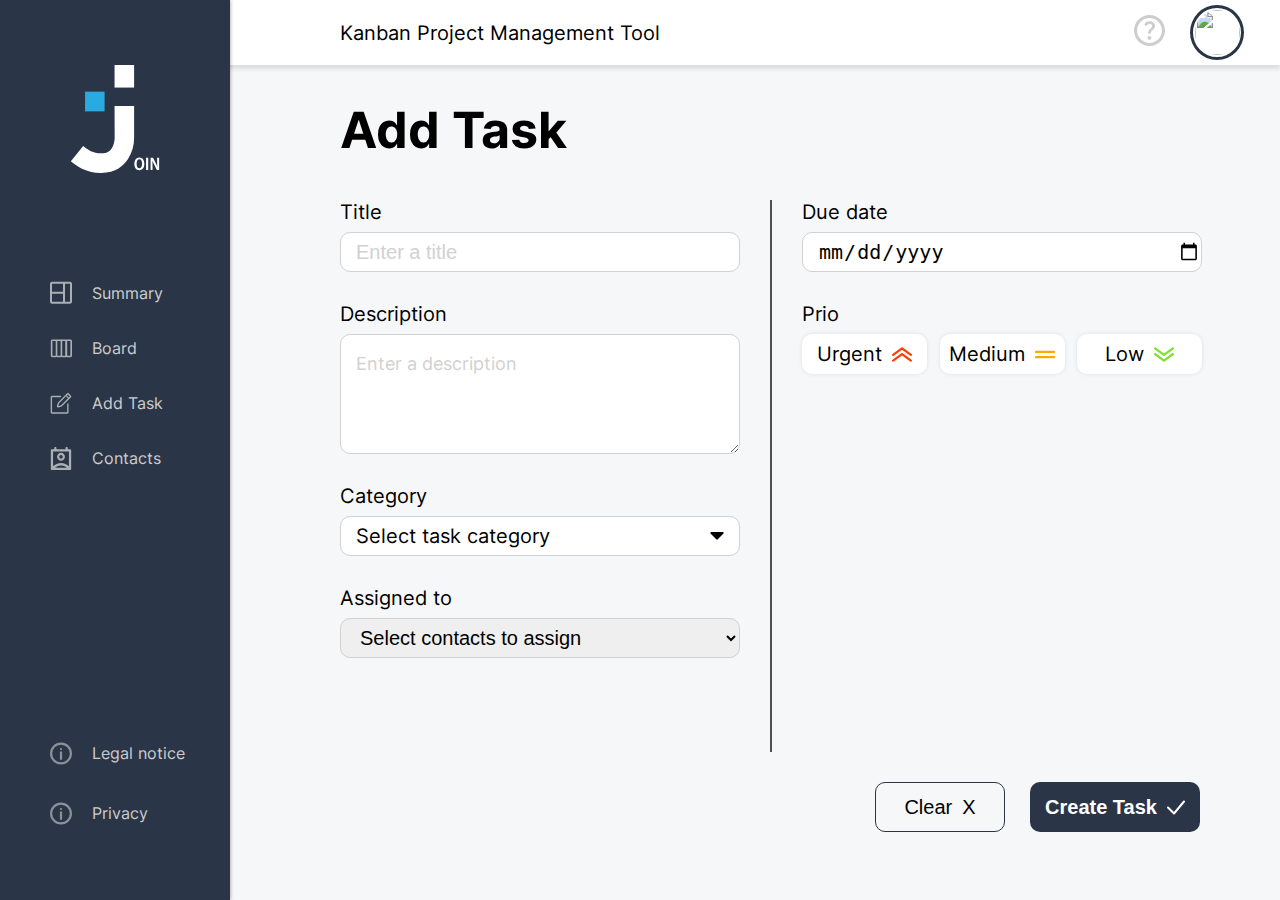
==== add-task.html @ 5dd22dcc "update" ====
<!DOCTYPE html>
<html lang="en">

<head>
    <meta charset="UTF-8">
    <meta http-equiv="X-UA-Compatible" content="IE=edge">
    <meta name="viewport" content="width=device-width, initial-scale=1.0">
    <title>Add Task</title>

    <link rel="shortcut icon" href="assets/img/join-logo.svg" type="image/x-icon">

    <link rel="stylesheet" href="assets/css/add-task.css">
    <link rel="stylesheet" href="assets/css/add-task-responsive.css">


    <script src="assets/js/navigation.js"></script>
    <script src="assets/js/script.js"></script>
    <script src="assets/js/index.js"></script>
    <script src="assets/js/board.js"></script>
    <script src="assets/js/addTask.js"></script>
    <script src="assets/js/header.js"></script>
    <script src="assets/js/mini_backend.js"></script>
    <script>setURL('https://marcus-haas.developerakademie.net/smallest_backend_ever');</script>

</head>

<body onload="initAddTask()">


    <div class="overflow-addtask">
        <div w3-include-html="assets/templates/header.html"></div>

        <div w3-include-html="assets/templates/navigation.html"></div>

        <div class="add-task-main">

            <div class="kanban-add-task">Kanban Project Management Tool</div>

            <span class="add-task-headline">Add Task</span>

            <div class="helper">
                <div class="add-task-leftside">
                    <div class="add-task-titlebox">
                        <span class="add-task-text">Title</span>
                        <input class="add-task-input-style" id="title" type="text" placeholder="Enter a title">
                        <span class="add-task-warning-text d-none" id="required-title">This field is required</span>
                    </div>
                    <div class="add-task-titlebox">
                        <span class="add-task-text">Description</span>
                        <textarea class="add-task-textarea" name="" id="description" cols="30" rows="10"
                            placeholder="Enter a description"></textarea>
                        <span class="add-task-warning-text d-none" id="required-description">This field is
                            required</span>
                    </div>
                    <div class="add-task-titlebox">
                        <span class="add-task-text">Category</span>
                        <div class="helpme">
                            <div class="add-task-category" id="category" onclick="openCategoryOptions()">
                                <div class="add-task-category-details">
                                    <div class="selected-category-div">
                                        <span id="selected-category">Select task category</span>
                                        <div class="add-task-category-color-before" id="selected-category-color"></div>
                                    </div>
                                    <img src="assets/img/select-arrow.png">
                                </div>
                            </div>
                            <span class="add-task-warning-text d-none" id="required-category">Please select a category</span>
                            <div class="category-input-div d-none" id="category-input">
                                <input class="category-inputfield" placeholder="New category name"
                                    id="category-inputfield">
                                <div class="category-input-rightside">
                                    <img class="category-input-image" src="assets/img/category-x.png"
                                        onclick="closeNewCategory()">
                                    <div class="category-input-vector"></div>
                                    <img class="category-input-image" src="assets/img/category-check.png" onclick="saveNewCategory()">
                                </div>
                            </div>
                            <div class="category-colors-div d-none" id="new-colors-option">
                                <div class="category-colors first-color" id="selection-circle-0"
                                    onclick="setNewCategoryColor(0, 'first-color')"></div>
                                <div class="category-colors second-color" id="selection-circle-1"
                                    onclick="setNewCategoryColor(1, 'second-color')"></div>
                                <div class="category-colors third-color" id="selection-circle-2"
                                    onclick="setNewCategoryColor(2, 'third-color')"></div>
                                <div class="category-colors fourth-color" id="selection-circle-3"
                                    onclick="setNewCategoryColor(3, 'fourth-color')"></div>
                                <div class="category-colors fifth-color" id="selection-circle-4"
                                    onclick="setNewCategoryColor(4, 'fifth-color')"></div>
                                <div class="category-colors sixth-color" id="selection-circle-5"
                                    onclick="setNewCategoryColor(5, 'sixth-color')"></div>
                            </div>
                            <div class="add-task-category-options d-none" id="category-options">

                            </div>
                        </div>
                    </div>
                    <div class="add-task-titlebox">
                        <span class="add-task-text">Assigned to</span>
                        <select class="add-task-input-style" name="" id="assign">
                            <option selected disabled hidden>Select contacts to assign</option>
                            <option>Marcus Haas</option>
                            <option>Anke Fries</option>
                            <option>Edna der Hund</option>
                            <option id="option"></option>
                        </select>
                    </div>
                </div>

                <div class="add-task-vector"></div>

                <div class="add-task-rightside">
                    <div class="add-task-titlebox">
                        <span class="add-task-text">Due date</span>
                        <input class="add-task-input-style" id="date" type="date">
                        <span class="add-task-warning-text d-none" id="required-date">This field is required</span>
                    </div>
                    <div class="add-task-titlebox">
                        <span class="add-task-text">Prio</span>
                        <div class="add-task-prio-main">
                            <div class="add-task-priobox" id="prio-urgent" onclick="choosePrioUrgent()">
                                <span>Urgent</span>
                                <img class="add-task-priobox-image" id="urgent-img" src="assets/img/urgent.svg">
                            </div>
                            <div class="add-task-priobox" id="prio-medium" onclick="choosePrioMedium()">
                                <span>Medium</span>
                                <img class="add-task-priobox-image" id="medium-img" src="assets/img/medium.svg">
                            </div>
                            <div class="add-task-priobox" id="prio-low" onclick="choosePrioLow()">
                                <span>Low</span>
                                <img class="add-task-priobox-image" id="low-img" src="assets/img/low.svg">
                            </div>
                        </div>
                        <span class="add-task-warning-text d-none" id="required-prio">Please select prio</span>
                    </div>
                </div>
            </div>

            <div class="add-task-btns">
                <button class="add-task-clear-btn">Clear
                    <span>X</span>
                </button>
                <button class="add-task-create-btn" onclick="createTask()">Create Task
                    <img src="assets/img/overlay-add-check.svg">
                </button>
            </div>


            <!-------------------------Responsive version--------------------------------------------------->


            <div class="addtask-main-rs">
                <div class="add-task-titlebox">
                    <span class="add-task-text">Title</span>
                    <input class="add-task-input-style" id="title-rs" type="text" placeholder="Enter a title">
                    <span class="add-task-warning-text d-none" id="required-title-rs">This field is required</span>
                </div>
                <div class="add-task-titlebox">
                    <span class="add-task-text">Description</span>
                    <textarea class="add-task-textarea" name="" id="description-rs" cols="30" rows="10"
                        placeholder="Enter a description"></textarea>
                    <span class="add-task-warning-text d-none" id="required-description-rs">This field is
                        required</span>
                </div>
                <div class="add-task-titlebox">
                    <span class="add-task-text">Prio</span>
                    <div class="add-task-prio-main">
                        <div class="add-task-priobox" id="prio-urgent-rs" onclick="choosePrioUrgentResponsive()">
                            <span>Urgent</span>
                            <img class="add-task-priobox-image" id="urgent-img-rs" src="assets/img/urgent.svg">
                        </div>
                        <div class="add-task-priobox" id="prio-medium-rs" onclick="choosePrioMediumResponsive()">
                            <span>Medium</span>
                            <img class="add-task-priobox-image" id="medium-img-rs" src="assets/img/medium.svg">
                        </div>
                        <div class="add-task-priobox" id="prio-low-rs" onclick="choosePrioLowResponsive()">
                            <span>Low</span>
                            <img class="add-task-priobox-image" id="low-img-rs" src="assets/img/low.svg">
                        </div>
                    </div>
                    <span class="add-task-warning-text d-none" id="required-prio-rs">Please select prio</span>
                </div>
                <div class="add-task-titlebox">
                    <span class="add-task-text">Due date</span>
                    <input class="add-task-input-style" id="date-rs" type="date">
                    <span class="add-task-warning-text d-none" id="required-date-rs">This field is required</span>
                </div>
                <div class="add-task-titlebox">
                    <span class="add-task-text">Category</span>
                    <select class="add-task-input-style" name="" id="category-rs">
                        <option selected disabled hidden>Select task category</option>
                        <option>Sales</option>
                        <option>Backoffice</option>
                        <option>Marketing</option>
                        <option>Design</option>
                        <option>Media</option>
                    </select>
                </div>
                <div class="add-task-titlebox">
                    <span class="add-task-text">Assigned to</span>
                    <select class="add-task-input-style" name="" id="assign-rs">
                        <option selected disabled hidden>Select contacts to assign</option>
                        <option>Marcus Haas</option>
                        <option>Anke Fries</option>
                        <option>Edna der Hund</option>
                        <option id="option-rs"></option>
                    </select>
                </div>
            </div>

        </div>

        <button class="add-task-create-btn create-rs" onclick="createTaskResponsive()">Create
            <img src="assets/img/overlay-add-check.svg">
        </button>

        <div class="task-added-message" id="task-added-message">Task added to board
            <img src="assets/img/board.svg">
        </div>

    </div>
</body>

</html>
---- assets/css/add-task.css ----
body {
    background: #F6F7F8;
}

.overflow-addtask {
    height: 100vh;
    width: 100vw;
    position: absolute;
    top: 0;
    overflow: hidden;
    z-index: -1;
}

.add-task-main {
    position: absolute;
    top: 0;
    box-sizing: border-box;
    height: 100vh;
    width: 100vw;
    padding-top: 100px;
    padding-left: 340px;
    z-index: -1;
}

.add-task-headline {
    font-size: 50px;
    font-weight: 700;
}

.helper {
    display: flex;
    gap: 30px;
    margin-top: 40px;
}

.add-task-leftside {
    display: flex;
    flex-direction: column;
    gap: 30px;
    height: 500px;
    width: 400px;
}

.add-task-titlebox {
    display: flex;
    flex-direction: column;
    gap: 8px;
}

.add-task-input-style {
    outline: none;
    border: 1px solid #D1D1D1;
    border-radius: 10px;
    height: 40px;
    font-size: 20px;
    padding-left: 15px;
    box-sizing: border-box;
}

::placeholder {
    color: #D1D1D1;
}

.add-task-text {
    font-size: 20px;
}

.add-task-warning-text {
    color: red;
    font-size: 12px;
}

.add-task-textarea {
    outline: none;
    height: 120px;
    box-sizing: border-box;
    padding: 18px 15px;
    font-size: 18px;
    border: 1px solid #D1D1D1;
    border-radius: 10px;
    font-family: 'Inter';
}

.add-task-category {
    border: 1px solid #D1D1D1;
    border-radius: 10px;
    height: 40px;
    font-size: 20px;
    padding: 0px 15px;
    box-sizing: border-box;
    background-color: white;
    display: flex;
    align-items: center;
}

.add-task-category:hover {
    cursor: pointer;
}

.add-task-category-details {
    width: 100%;
    display: flex;
    align-items: center;
    justify-content: space-between;
}

.selected-category-div {
    display: flex;
    align-items: center;
    gap: 10px;
}

.category-input-div {
    border: 1px solid #D1D1D1;
    border-radius: 10px;
    height: 40px;
    font-size: 20px;
    background-color: white;
    display: flex;
    align-items: center;
    padding: 0px 15px;
    box-sizing: border-box;
}

.category-inputfield {
    outline: none;
    border: none;
    border-radius: 10px;
    height: 38px;
    font-size: 20px;
    width: 100%;
    padding: 0;
}

.category-input-rightside {
    display: flex;
    align-items: center;
    gap: 10px;
}

.category-input-vector {
    height: 25px;
    border: 1px solid #D1D1D1;
}

.category-input-image {
    height: 10px;
}

.category-input-image:hover {
    cursor: pointer;
}

.add-task-category-options {
    height: 140px;
    font-size: 20px;
    background-color: white;
    border: 1px solid #D1D1D1;
    border-top: none;
    border-bottom-left-radius: 10px;
    border-bottom-right-radius: 10px;
    overflow: scroll;
}

.add-task-category-options::-webkit-scrollbar {
    display: none;
}

.add-task-category-options-details {
    height: 40px;
    box-sizing: border-box;
    padding: 0px 15px;
    display: flex;
    align-items: center;
    gap: 10px;
}

.add-task-category-options-details:hover {
    cursor: pointer;
    background-color: #D1D1D1;
}

.add-task-category-color-before {
    height: 15px;
    width: 15px;
    background-color: white;
    border-radius: 100%;
    border: 2px solid white;
}

.add-task-category-color {
    height: 15px;
    width: 15px;
    background-color: #FC71FF;
    border-radius: 100%;
    border: 2px solid white;
}

.category-colors-div {
    height: 40px;
    display: flex;
    align-items: center;
    gap: 30px;
}

.category-colors {
    height: 15px;
    width: 15px;
    border-radius: 100%;
    border: 3px solid White;
}

.category-colors:hover {

    cursor: pointer;
    box-shadow: 0px 0px 4px rgba(0, 0, 0, 0.9);
}

.first-color {
    background: #08a0f3 !important;
}

.second-color {
    background: #f30606 !important;
}

.third-color {
    background: #9405d6 !important;
}

.fourth-color {
    background: #23b310 !important;
}

.fifth-color {
    background: #12827e !important;
}

.sixth-color {
    background: #938706 !important;
}

.dark-border-circle {
    box-shadow: 0px 0px 4px rgba(0, 0, 0, 0.9);
}

.add-task-vector {
    border: 1px solid #515050;
    height: 550px;
    width: 0px;
}

.add-task-rightside {
    display: flex;
    flex-direction: column;
    width: 400px;
    height: 360px;
    gap: 30px;
}

.add-task-prio-main {
    display: flex;
    justify-content: space-between;
}

.add-task-priobox {
    height: 40px;
    width: 125px;
    border-radius: 10px;
    background: white;
    box-shadow: 0px 0px 4px rgba(0, 0, 0, 0.1);
    display: flex;
    align-items: center;
    justify-content: center;
    gap: 10px;
    font-size: 20px;
}

.add-task-priobox:hover {
    box-shadow: 0px 4px 4px rgba(0, 0, 0, 0.25);
    cursor: pointer;
}

.add-task-priobox-image {
    width: 20px;
}

.add-task-btns {
    display: flex;
    justify-content: flex-end;
    gap: 25px;
    margin-top: 30px;
    width: 860px;
}

.add-task-clear-btn {
    height: 50px;
    width: 130px;
    border: 1px solid #2A3647;
    border-radius: 10px;
    background: none;
    font-size: 20px;
    display: flex;
    justify-content: center;
    align-items: center;
    gap: 10px
}

.add-task-clear-btn:hover {
    cursor: pointer;
    border: 2px solid #29ABE2;
    color: #29ABE2;
    box-shadow: 0px 4px 4px rgba(0, 0, 0, 0.25);
}

.add-task-create-btn {
    height: 50px;
    width: 170px;
    border: none;
    border-radius: 10px;
    background: #2A3647;
    color: white;
    font-size: 20px;
    font-weight: 700;
    display: flex;
    justify-content: center;
    align-items: center;
    gap: 10px;
}

.add-task-create-btn:hover {
    background: #29ABE2;
    box-shadow: 0px 4px 4px rgba(0, 0, 0, 0.25);
    cursor: pointer;
}

.d-none {
    display: none;
}

.task-added-message {
    display: flex;
    align-items: center;
    position: absolute;
    justify-content: center;
    gap: 10px;
    left: 700px;
    bottom: 100px;
    height: 60px;
    width: 240px;
    border: none;
    border-radius: 10px;
    background: #2A3647;
    color: white;
    font-weight: 500;
    font-size: 18px;
    transform: translateY(100vh);
    transition: all 225ms ease-in-out;
    z-index: 1;
}

.show-task-added-message {
    transform: translateY(0);
}

.close-floating-task {
    width: 100%;
    display: flex;
    justify-content: flex-end;
    font-size: 25px;
    cursor: pointer;
    position: relative;
    top: -40px;
    right: -40px;
}

.sales {
    background: #FC71FF !important;
}

.marketing {
    background: #0038FF !important;
}

.backoffice {
    background: #1FD7C1 !important;
}

.design {
    background: #FF7A00 !important;
}

.media {
    background: #FFC701 !important;
}

.default {
    background: white;
}

.kanban-add-task {
    display: none;
}
---- assets/css/add-task-responsive.css ----
.addtask-main-rs {
    display: none;
}

.create-rs {
    width: 120px !important;
    height: 55px !important;
    position: absolute;
    top: 5px;
    right: 5px;
    display: none;
}

@media(max-width: 1200px) {
    .add-task-main {
        padding-left: 300px;
    }

    .add-task-headline {
        font-size: 41px;
    }

    .helper {
        gap: 20px;
    }

    .add-task-leftside {
        width: 300px;
    }

    .add-task-rightside {
        width: 300px;
        gap: 44px;
    }

    .add-task-priobox {
        width: 95px;
        font-size: 17px;
        gap: 8px;
    }

    .add-task-btns {
        width: 645px;
        gap: 10px;
    }

    .task-added-message {
        left: 560px;
    }

    .add-task-vector {
        height: 520px;
    }
}

@media(max-width: 950px) {
    .add-task-main {
        padding-left: 270px;
    }

    .add-task-headline {
        font-size: 35px;
    }

    .helper {
        gap: 10px;
    }

    .add-task-leftside {
        width: 250px;
    }

    .add-task-rightside {
        width: 250px;
    }

    .add-task-priobox {
        width: 80px;
        gap: 5px;
        font-size: 15px;
    }

    .add-task-priobox-image {
        width: 15px;
    }

    .add-task-input-style {
        font-size: 17px;
    }

    .add-task-btns {
        width: 530px;
        margin-top: -66px !important;
    }

    .add-task-clear-btn {
        width: 100px;
    }

    .add-task-create-btn {
        width: 152px;
    }

    .task-added-message {
        left: 420px;
    }

    .selected-category-div {
        font-size: 17px;
    }

    .category-inputfield {
        font-size: 17px;
    }

    .category-colors-div {
        gap: 20px;
    }
}

@media(max-width: 800px) {
    .add-task-main {
        padding-left: 0;
        display: flex;
        flex-direction: column;
        align-items: center;
    }

    .add-task-headline {
        width: 522px;
        margin-top: 10px;
    }

    .helper {
        margin-top: 20px;
    }

    .add-task-vector {
        height: 520px;
    }

    .task-added-message {
        left: 280px;
    }

    .kanban-add-task {
        display: flex;
        width: 522px;
    }
}


@media(max-width: 700px) {
    .task-added-message {
        left: 28%;
        bottom: 40%;
    }

    .add-task-main {
        padding-left: 20px;
        padding-right: 20px;
        overflow: auto;
        height: calc(100vh - 85px);
    }

    .add-task-main::-webkit-scrollbar {
        display: none;
    }

    .kanban-add-task {
        width: 100%;
    }

    .add-task-headline {
        width: 100%;
    }

    .helper {
        display: none;
    }

    .add-task-btns {
        display: none;
    }

    .addtask-main-rs {
        display: flex;
        flex-direction: column;
        width: 100%;
        gap: 5px;
        margin-top: 10px;
    }

    .add-task-priobox {
        width: 150px;
        font-size: 15px;
    }

    .add-task-text {
        font-size: 16px;
    }

    .add-task-input-style {
        font-size: 16px;
    }

    .create-rs {
        display: flex;
    }
}

@media(max-width: 500px) {
    .add-task-priobox {
        width: 100px;
    }

    .task-added-message {
        left: 24%;
    }
}

@media(max-width: 450px) {
    .task-added-message {
        font-size: 16px;
        left: 23%;
    }
}

@media(max-width: 400px) {
    .task-added-message {
        left: 20%;
    }
}

@media(max-width: 350px) {
    .add-task-priobox {
        width: 78px;
    }

    .task-added-message {
        left: 13%;
    }
}

@media(max-width: 400px) {
    .task-added-message {
        left: 7%;
    }
}

@media(max-height:800px) {
    .add-task-leftside {
        height: 450px;
        justify-content: unset;
        gap: 20px;
    }

    .add-task-vector {
        height: 435px !important;
    }

    .add-task-btns {
        margin-top: 0;
    }

    .add-task-rightside {
        gap: 20px;
    }
}
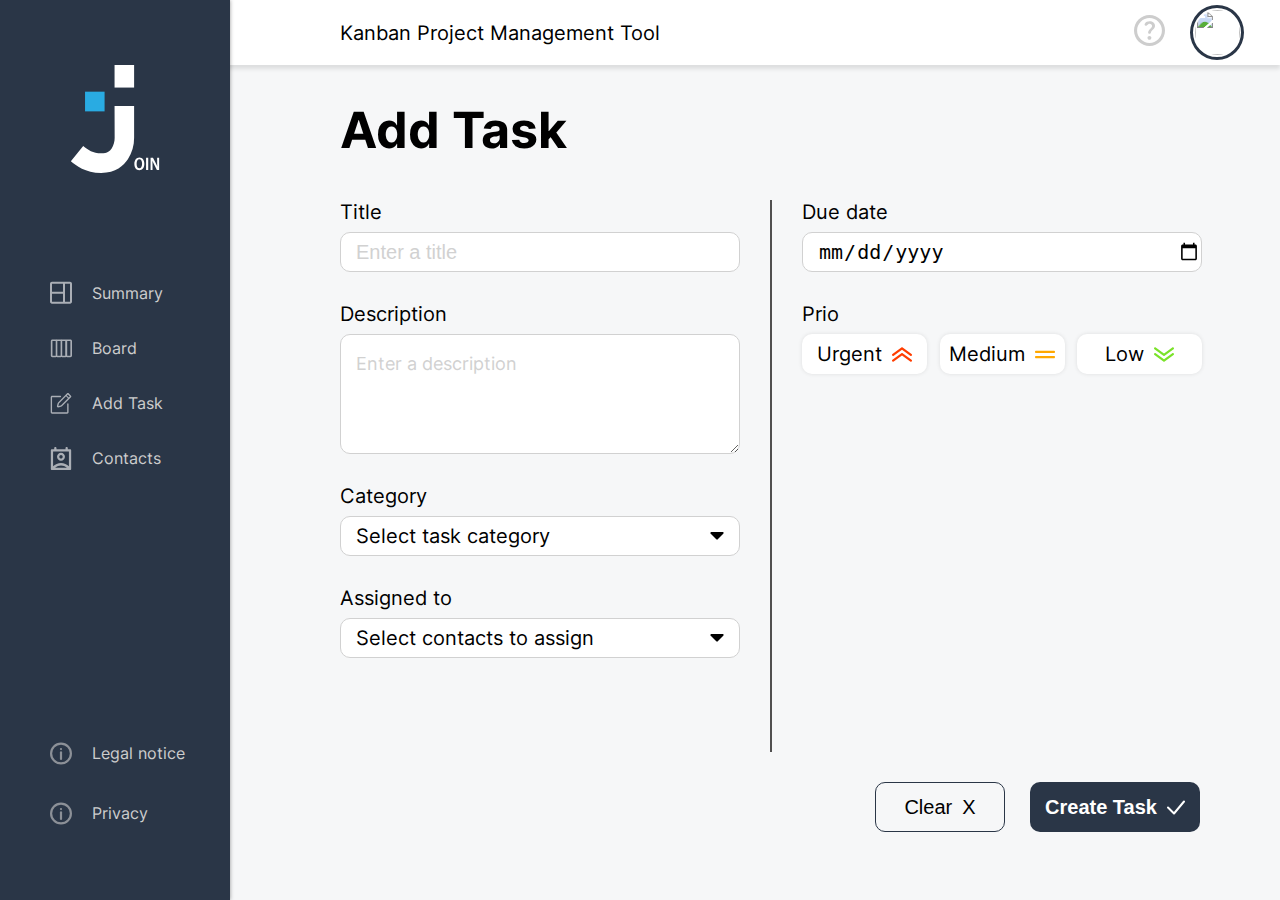
==== commit d041ff86: "update assign and category" ====
--- a/add-task.html
+++ b/add-task.html
@@ -18,6 +18,7 @@
     <script src="assets/js/index.js"></script>
     <script src="assets/js/board.js"></script>
     <script src="assets/js/addTask.js"></script>
+    <script src="assets/js/addTask-responsive.js"></script>
     <script src="assets/js/header.js"></script>
     <script src="assets/js/mini_backend.js"></script>
     <script>setURL('https://marcus-haas.developerakademie.net/smallest_backend_ever');</script>
@@ -54,9 +55,9 @@
                     </div>
                     <div class="add-task-titlebox">
                         <span class="add-task-text">Category</span>
-                        <div class="helpme">
-                            <div class="add-task-category" id="category" onclick="openCategoryOptions()">
-                                <div class="add-task-category-details">
+                        <div>
+                            <div class="add-task-category-assign" id="category" onclick="openCategoryOptions()">
+                                <div class="add-task-category-assign-details">
                                     <div class="selected-category-div">
                                         <span id="selected-category">Select task category</span>
                                         <div class="add-task-category-color-before" id="selected-category-color"></div>
@@ -64,15 +65,17 @@
                                     <img src="assets/img/select-arrow.png">
                                 </div>
                             </div>
-                            <span class="add-task-warning-text d-none" id="required-category">Please select a category</span>
-                            <div class="category-input-div d-none" id="category-input">
-                                <input class="category-inputfield" placeholder="New category name"
+                            <span class="add-task-warning-text d-none" id="required-category">Please select a
+                                category</span>
+                            <div class="category-assign-input-div d-none" id="category-input">
+                                <input class="category-assign-inputfield" placeholder="New category name"
                                     id="category-inputfield">
-                                <div class="category-input-rightside">
-                                    <img class="category-input-image" src="assets/img/category-x.png"
+                                <div class="category-assign-input-rightside">
+                                    <img class="category-assign-input-image" src="assets/img/category-x.png"
                                         onclick="closeNewCategory()">
-                                    <div class="category-input-vector"></div>
-                                    <img class="category-input-image" src="assets/img/category-check.png" onclick="saveNewCategory()">
+                                    <div class="category-assign-input-vector"></div>
+                                    <img class="category-assign-input-image" src="assets/img/category-check.png"
+                                        onclick="saveNewCategory()">
                                 </div>
                             </div>
                             <div class="category-colors-div d-none" id="new-colors-option">
@@ -89,20 +92,35 @@
                                 <div class="category-colors sixth-color" id="selection-circle-5"
                                     onclick="setNewCategoryColor(5, 'sixth-color')"></div>
                             </div>
-                            <div class="add-task-category-options d-none" id="category-options">
+                            <div class="add-task-category-assign-options d-none" id="category-options">
 
                             </div>
                         </div>
                     </div>
                     <div class="add-task-titlebox">
                         <span class="add-task-text">Assigned to</span>
-                        <select class="add-task-input-style" name="" id="assign">
-                            <option selected disabled hidden>Select contacts to assign</option>
-                            <option>Marcus Haas</option>
-                            <option>Anke Fries</option>
-                            <option>Edna der Hund</option>
-                            <option id="option"></option>
-                        </select>
+                        <div>
+                            <div class="add-task-category-assign" id="assign">
+                                <div class="add-task-category-assign-details" id="assign-onclick" onclick="openAssignOptions()">
+                                    <span class="selected-assign" id="selected-assign">Select contacts to assign</span>
+                                    <img src="assets/img/select-arrow.png">
+                                </div>
+                            </div>
+                            <span class="add-task-warning-text d-none" id="required-assign">Please select a
+                                contact</span>
+                            <div class="category-assign-input-div d-none" id="assign-input">
+                                <input class="category-assign-inputfield" placeholder="New contact name"
+                                    id="assign-inputfield">
+                                <div class="category-assign-input-rightside">
+                                    <img class="category-assign-input-image" src="assets/img/category-x.png"
+                                        onclick="closeNewAssign()">
+                                    <div class="category-assign-input-vector"></div>
+                                    <img class="category-assign-input-image" src="assets/img/category-check.png"
+                                        onclick="saveNewAssign()">
+                                </div>
+                            </div>
+                            <div class="add-task-category-assign-options d-none" id="assign-options"></div>
+                        </div>
                     </div>
                 </div>
 
@@ -186,24 +204,74 @@
                 </div>
                 <div class="add-task-titlebox">
                     <span class="add-task-text">Category</span>
-                    <select class="add-task-input-style" name="" id="category-rs">
-                        <option selected disabled hidden>Select task category</option>
-                        <option>Sales</option>
-                        <option>Backoffice</option>
-                        <option>Marketing</option>
-                        <option>Design</option>
-                        <option>Media</option>
-                    </select>
+
+                    <div>
+                        <div class="add-task-category-assign" id="category-rs"
+                            onclick="openCategoryOptionsResponsive()">
+                            <div class="add-task-category-assign-details">
+                                <div class="selected-category-div">
+                                    <span id="selected-category-rs">Select task category</span>
+                                    <div class="add-task-category-color-before" id="selected-category-color-rs"></div>
+                                </div>
+                                <img src="assets/img/select-arrow.png">
+                            </div>
+                        </div>
+                        <span class="add-task-warning-text d-none" id="required-category-rs">Please select a
+                            category</span>
+                        <div class="category-assign-input-div d-none" id="category-input-rs">
+                            <input class="category-assign-inputfield" placeholder="New category name"
+                                id="category-inputfield-rs">
+                            <div class="category-assign-input-rightside">
+                                <img class="category-assign-input-image" src="assets/img/category-x.png"
+                                    onclick="closeNewCategoryResponsive()">
+                                <div class="category-assign-input-vector"></div>
+                                <img class="category-assign-input-image" src="assets/img/category-check.png"
+                                    onclick="saveNewCategoryResponsive()">
+                            </div>
+                        </div>
+                        <div class="category-colors-div d-none" id="new-colors-option-rs">
+                            <div class="category-colors first-color" id="selection-circle-rs-0"
+                                onclick="setNewCategoryColorResponsive(0, 'first-color')"></div>
+                            <div class="category-colors second-color" id="selection-circle-rs-1"
+                                onclick="setNewCategoryColorResponsive(1, 'second-color')"></div>
+                            <div class="category-colors third-color" id="selection-circle-rs-2"
+                                onclick="setNewCategoryColorResponsive(2, 'third-color')"></div>
+                            <div class="category-colors fourth-color" id="selection-circle-rs-3"
+                                onclick="setNewCategoryColorResponsive(3, 'fourth-color')"></div>
+                            <div class="category-colors fifth-color" id="selection-circle-rs-4"
+                                onclick="setNewCategoryColorResponsive(4, 'fifth-color')"></div>
+                            <div class="category-colors sixth-color" id="selection-circle-rs-5"
+                                onclick="setNewCategoryColorResponsive(5, 'sixth-color')"></div>
+                        </div>
+                        <div class="add-task-category-assign-options d-none" id="category-options-rs">
+                        </div>
+                    </div>
+
                 </div>
                 <div class="add-task-titlebox">
                     <span class="add-task-text">Assigned to</span>
-                    <select class="add-task-input-style" name="" id="assign-rs">
-                        <option selected disabled hidden>Select contacts to assign</option>
-                        <option>Marcus Haas</option>
-                        <option>Anke Fries</option>
-                        <option>Edna der Hund</option>
-                        <option id="option-rs"></option>
-                    </select>
+                    <div>
+                        <div class="add-task-category-assign" id="assign-rs">
+                            <div class="add-task-category-assign-details" id="assign-onclick-rs" onclick="openAssignOptionsResponsive()">
+                                <span class="selected-assign" id="selected-assign-rs">Select contacts to assign</span>
+                                <img src="assets/img/select-arrow.png">
+                            </div>
+                        </div>
+                        <span class="add-task-warning-text d-none" id="required-assign-rs">Please select a
+                            contact</span>
+                        <div class="category-assign-input-div d-none" id="assign-input-rs">
+                            <input class="category-assign-inputfield" placeholder="New contact name"
+                                id="assign-inputfield-rs">
+                            <div class="category-assign-input-rightside">
+                                <img class="category-assign-input-image" src="assets/img/category-x.png"
+                                    onclick="closeNewAssignResponsive()">
+                                <div class="category-assign-input-vector"></div>
+                                <img class="category-assign-input-image" src="assets/img/category-check.png"
+                                    onclick="saveNewAssignResponsive()">
+                            </div>
+                        </div>
+                        <div class="add-task-category-assign-options d-none" id="assign-options-rs"></div>
+                    </div>
                 </div>
             </div>
 
--- a/assets/css/add-task.css
+++ b/assets/css/add-task.css
@@ -81,7 +81,7 @@
     font-family: 'Inter';
 }
 
-.add-task-category {
+.add-task-category-assign {
     border: 1px solid #D1D1D1;
     border-radius: 10px;
     height: 40px;
@@ -93,11 +93,11 @@
     align-items: center;
 }
 
-.add-task-category:hover {
-    cursor: pointer;
-}
-
-.add-task-category-details {
+.add-task-category-assign:hover {
+    cursor: pointer;
+}
+
+.add-task-category-assign-details {
     width: 100%;
     display: flex;
     align-items: center;
@@ -110,7 +110,7 @@
     gap: 10px;
 }
 
-.category-input-div {
+.category-assign-input-div {
     border: 1px solid #D1D1D1;
     border-radius: 10px;
     height: 40px;
@@ -122,7 +122,7 @@
     box-sizing: border-box;
 }
 
-.category-inputfield {
+.category-assign-inputfield {
     outline: none;
     border: none;
     border-radius: 10px;
@@ -132,26 +132,26 @@
     padding: 0;
 }
 
-.category-input-rightside {
-    display: flex;
-    align-items: center;
-    gap: 10px;
-}
-
-.category-input-vector {
+.category-assign-input-rightside {
+    display: flex;
+    align-items: center;
+    gap: 10px;
+}
+
+.category-assign-input-vector {
     height: 25px;
     border: 1px solid #D1D1D1;
 }
 
-.category-input-image {
+.category-assign-input-image {
     height: 10px;
 }
 
-.category-input-image:hover {
-    cursor: pointer;
-}
-
-.add-task-category-options {
+.category-assign-input-image:hover {
+    cursor: pointer;
+}
+
+.add-task-category-assign-options {
     height: 140px;
     font-size: 20px;
     background-color: white;
@@ -162,11 +162,11 @@
     overflow: scroll;
 }
 
-.add-task-category-options::-webkit-scrollbar {
+.add-task-category-assign-options::-webkit-scrollbar {
     display: none;
 }
 
-.add-task-category-options-details {
+.add-task-category-assign-options-details {
     height: 40px;
     box-sizing: border-box;
     padding: 0px 15px;
@@ -175,7 +175,7 @@
     gap: 10px;
 }
 
-.add-task-category-options-details:hover {
+.add-task-category-assign-options-details:hover {
     cursor: pointer;
     background-color: #D1D1D1;
 }
@@ -211,7 +211,6 @@
 }
 
 .category-colors:hover {
-
     cursor: pointer;
     box-shadow: 0px 0px 4px rgba(0, 0, 0, 0.9);
 }
@@ -360,7 +359,7 @@
 }
 
 .show-task-added-message {
-    transform: translateY(0);
+    transform: translateY(0) !important;
 }
 
 .close-floating-task {
--- a/assets/css/add-task-responsive.css
+++ b/assets/css/add-task-responsive.css
@@ -109,7 +109,11 @@
         font-size: 17px;
     }
 
-    .category-inputfield {
+    .category-assign-inputfield {
+        font-size: 17px;
+    }
+
+    .selected-assign {
         font-size: 17px;
     }
 
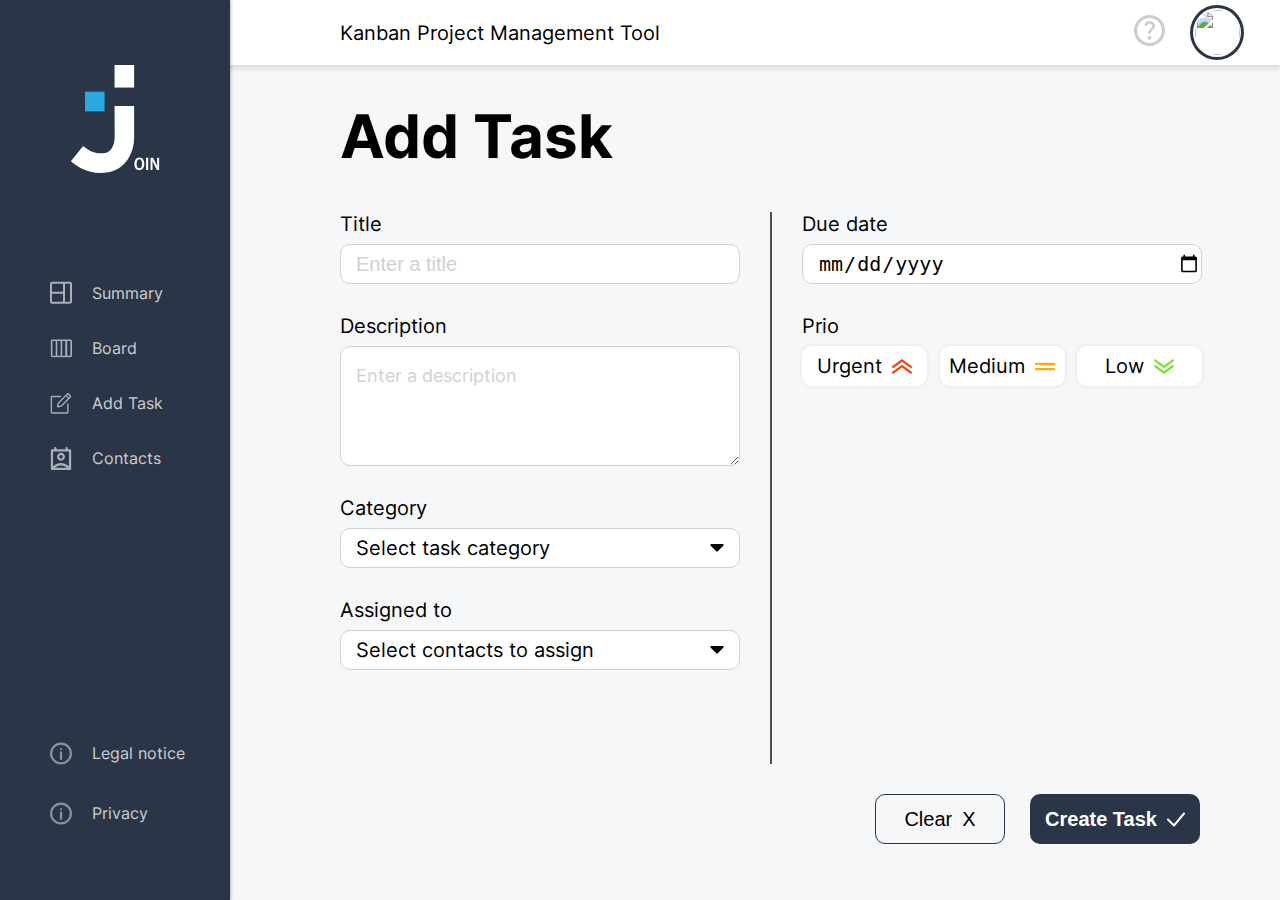
==== commit 812607b6: "update multiple assign" ====
--- a/add-task.html
+++ b/add-task.html
@@ -11,6 +11,7 @@
 
     <link rel="stylesheet" href="assets/css/add-task.css">
     <link rel="stylesheet" href="assets/css/add-task-responsive.css">
+    <link rel="stylesheet" href="assets/css/contacts.css">
 
 
     <script src="assets/js/navigation.js"></script>
@@ -20,6 +21,7 @@
     <script src="assets/js/addTask.js"></script>
     <script src="assets/js/addTask-responsive.js"></script>
     <script src="assets/js/header.js"></script>
+    <script src="assets/js/contacts.js"></script>
     <script src="assets/js/mini_backend.js"></script>
     <script>setURL('https://marcus-haas.developerakademie.net/smallest_backend_ever');</script>
 
@@ -120,6 +122,7 @@
                                 </div>
                             </div>
                             <div class="add-task-category-assign-options d-none" id="assign-options"></div>
+                            <div class="assign-circle-div" id="assign-circle"></div>
                         </div>
                     </div>
                 </div>
@@ -129,7 +132,7 @@
                 <div class="add-task-rightside">
                     <div class="add-task-titlebox">
                         <span class="add-task-text">Due date</span>
-                        <input class="add-task-input-style" id="date" type="date">
+                        <input class="add-task-input-style" id="date" type="date" onclick="disablePastDates()">
                         <span class="add-task-warning-text d-none" id="required-date">This field is required</span>
                     </div>
                     <div class="add-task-titlebox">
@@ -199,7 +202,7 @@
                 </div>
                 <div class="add-task-titlebox">
                     <span class="add-task-text">Due date</span>
-                    <input class="add-task-input-style" id="date-rs" type="date">
+                    <input class="add-task-input-style" id="date-rs" type="date" onclick="disablePastDatesResponsive()">
                     <span class="add-task-warning-text d-none" id="required-date-rs">This field is required</span>
                 </div>
                 <div class="add-task-titlebox">
--- a/assets/css/add-task.css
+++ b/assets/css/add-task.css
@@ -23,7 +23,7 @@
 }
 
 .add-task-headline {
-    font-size: 50px;
+    font-size: 60px;
     font-weight: 700;
 }
 
@@ -363,14 +363,11 @@
 }
 
 .close-floating-task {
-    width: 100%;
+    width: 105%;
     display: flex;
     justify-content: flex-end;
     font-size: 25px;
     cursor: pointer;
-    position: relative;
-    top: -40px;
-    right: -40px;
 }
 
 .sales {
@@ -399,4 +396,29 @@
 
 .kanban-add-task {
     display: none;
+}
+
+input::-webkit-calendar-picker-indicator {
+    cursor: pointer;
+}
+
+.assign-circle-div {
+    margin: 10px;
+    display: flex;
+    gap: 5px;
+}
+
+.assign-circle {
+    width: 40px;
+    height: 40px;
+    background: #59595b;
+    border-radius: 100%;
+    color: white;
+    display: flex;
+    align-items: center;
+    justify-content: center;
+}
+
+.assign-circle:hover {
+    cursor: pointer;
 }--- a/assets/css/contacts.css
+++ b/assets/css/contacts.css
@@ -0,0 +1,325 @@
+body {
+    background: #F6F7F8;
+}
+
+.overflow-contacts {
+    height: 100vh;
+    width: 100vw;
+    position: absolute;
+    top: 0;
+    overflow: hidden;
+    z-index: -1;
+}
+
+.dark-body {
+    background: rgba(0, 0, 0, 0.3);
+    height: 100vh;
+    width: 100vw;
+    position: absolute;
+    top: 0;
+    z-index: 1;
+}
+
+.contactbook-main {
+    width: 400px;
+    background: white;
+    box-shadow: 4px 0px 6px rgba(0, 0, 0, 0.08);
+    height: calc(100vh - 65px);
+    position: absolute;
+    left: 230px;
+    z-index: -1;
+    padding-right: 30px;
+    padding-left: 30px;
+    padding-top: 30px;
+    box-sizing: border-box;
+    overflow: auto;
+}
+
+.contactbook-main::-webkit-scrollbar {
+    display: none;
+}
+
+.contactbook-frame {
+    height: 75px;
+    border-radius: 10px;
+    display: flex;
+    align-items: center;
+    box-sizing: border-box;
+    padding: 10px 10px;
+    gap: 20px;
+}
+
+.contactbook-frame:hover {
+    cursor: pointer;
+    background: linear-gradient(#F9F9F9 0%, #F0F0F0 100%);
+}
+
+.contactbook-circle {
+    width: 40px;
+    height: 40px;
+    background: black;
+    border: 3px solid white;
+    border-radius: 100%;
+    box-shadow: 0px 0px 4px rgba(0, 0, 0, 0.1);
+    display: flex;
+    justify-content: center;
+    align-items: center;
+}
+
+.circle-color-0 {
+    background: orange !important;
+}
+
+.circle-color-1 {
+    background: #00a1ff !important;
+}
+
+.circle-color-2 {
+    background: #a900ff !important;
+}
+
+.circle-color-3 {
+    background: #ff000c !important;
+}
+
+.circle-color-4 {
+    background: #4da33e !important;
+}
+
+.circle-color-5 {
+    background: #3ea39e !important;
+}
+
+.circle-color-6 {
+    background: darkgoldenrod !important;
+}
+
+.circle-color-7 {
+    background: darksalmon !important;
+}
+
+.circle-color-8 {
+    background: limegreen !important;
+}
+
+.circle-color-9 {
+    background: deeppink !important;
+}
+
+.contactbook-circle-initials {
+    font-size: 13px;
+    color: white;
+}
+
+.contactbook-details {
+    display: flex;
+    flex-direction: column;
+}
+
+.contactbook-name {
+    font-size: 20px;
+}
+
+.contactbook-email {
+    color: #007CEE;
+}
+
+.contacts-headline-box {
+    position: absolute;
+    top: 100px;
+    left: 700px;
+    display: flex;
+    align-items: center;
+    gap: 30px;
+}
+
+.contacts-headline {
+    font-size: 60px;
+    font-weight: 700;
+}
+
+.contacts-vector {
+    border: 2px solid #29ABE2;
+    height: 60px;
+}
+
+.contacts-text {
+    font-size: 25px;
+    color: #2A3647;
+}
+
+.new-contact-btn {
+    height: 50px;
+    width: 190px;
+    position: absolute;
+    bottom: 100px;
+    right: 5%;
+    display: flex;
+    justify-content: space-evenly;
+    align-items: center;
+    border: none;
+    background: #2A3647;
+    border-radius: 10px;
+    color: white;
+    font-size: 20px;
+    font-weight: 700;
+}
+
+.new-contact-btn:hover {
+    background: #29ABE2;
+    cursor: pointer;
+    box-shadow: 0px 4px 4px rgba(0, 0, 0, 0.25);
+}
+
+.floating-contact-box {
+    display: flex;
+    flex-direction: column;
+    justify-content: space-between;
+    height: 400px;
+    width: 450px;
+    position: absolute;
+    top: 230px;
+    left: 700px;
+}
+
+.floating-contact {
+    display: flex;
+    align-items: center;
+    gap: 50px;
+}
+
+.floating-circle {
+    width: 110px;
+    height: 110px;
+    background: orange;
+    border: 3px solid white;
+    border-radius: 100%;
+    box-shadow: 0px 0px 4px rgba(0, 0, 0, 0.1);
+    display: flex;
+    justify-content: center;
+    align-items: center;
+}
+
+.floating-circle-initials {
+    color: white;
+    font-size: 40px;
+    font-weight: 500;
+}
+
+.floating-contact-details {
+    display: flex;
+    flex-direction: column;
+    gap: 10px;
+}
+
+.floating-contact-name {
+    font-size: 40px;
+    font-weight: 500;
+}
+
+.floating-contact-task {
+    color: #29ABE2;
+}
+
+.floating-contact-task:hover {
+    font-weight: 700;
+    cursor: pointer;
+}
+
+.contact-information-frame {
+    display: flex;
+    align-items: center;
+    gap: 50px;
+}
+
+.contact-information-text {
+    font-size: 20px;
+}
+
+.contact-information-edit {
+    display: flex;
+    align-items: flex-end;
+    gap: 5px;
+}
+
+.contact-information-edit:hover {
+    cursor: pointer;
+    color: #29ABE2;
+    text-decoration: underline;
+}
+
+.contact-information-details {
+    display: flex;
+    flex-direction: column;
+    gap: 20px;
+}
+
+.contact-information-email {
+    color: #007CEE;
+    text-decoration: none;
+}
+
+.delete-contact {
+    height: 40px;
+    width: 40px;
+    background-image: url('../img/delete.png');
+    background-repeat: no-repeat;
+}
+
+.delete-contact:hover {
+    cursor: pointer;
+    background-image: url('../img/delete-blue.png');
+    width: 40px;
+    height: 40px;
+    background-repeat: no-repeat;
+    background-size: contain;
+}
+
+.task-added-message-floating {
+    display: flex;
+    align-items: center;
+    position: absolute;
+    justify-content: center;
+    gap: 10px;
+    left: 750px;
+    bottom: 360px;
+    height: 60px;
+    width: 240px;
+    border: none;
+    border-radius: 10px;
+    background: #2A3647;
+    color: white;
+    font-weight: 500;
+    font-size: 18px;
+    transform: translateY(100vh);
+    transition: all 225ms ease-in-out;
+    z-index: 1;
+}
+
+.d-none {
+    display: none;
+}
+
+.email-warning {
+    color: red;
+    margin-top: -25px;
+    margin-bottom: -25px;
+}
+
+.alphabet-div {
+    display: flex;
+    flex-direction: column;
+    font-size: 20px;
+    gap: 10px;
+}
+
+.alphabet-vector {
+    border: 1px solid #D1D1D1;
+    width: 100%;
+}
+
+input::-webkit-outer-spin-button,
+input::-webkit-inner-spin-button {
+    -webkit-appearance: none;
+    margin: 0;
+}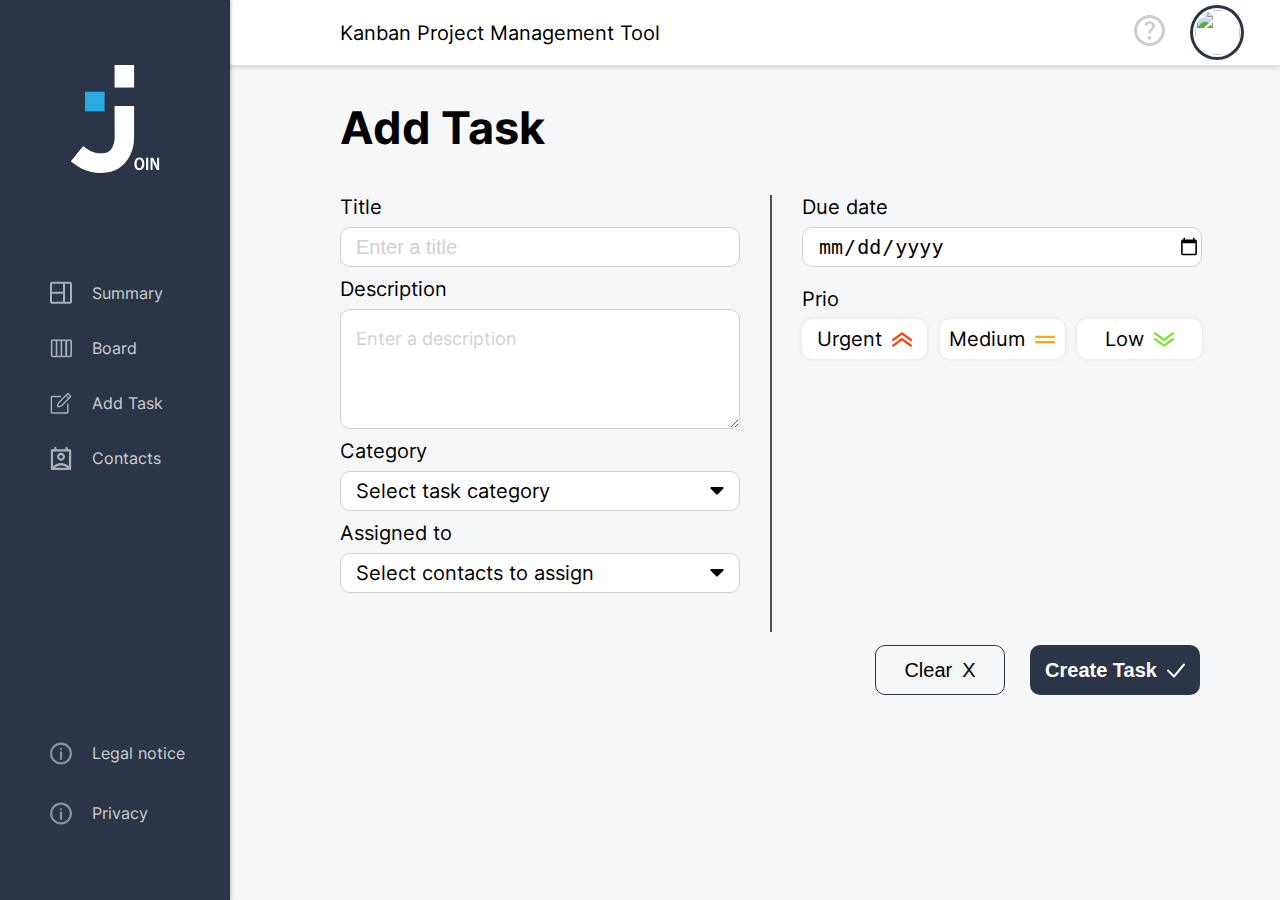
==== commit 7b7d6afe: "update multiple assign" ====
--- a/add-task.html
+++ b/add-task.html
@@ -274,6 +274,7 @@
                             </div>
                         </div>
                         <div class="add-task-category-assign-options d-none" id="assign-options-rs"></div>
+                        <div class="assign-circle-div" id="assign-circle-rs"></div>
                     </div>
                 </div>
             </div>
--- a/assets/css/add-task.css
+++ b/assets/css/add-task.css
@@ -152,7 +152,7 @@
 }
 
 .add-task-category-assign-options {
-    height: 140px;
+    height: 100px;
     font-size: 20px;
     background-color: white;
     border: 1px solid #D1D1D1;
--- a/assets/css/add-task-responsive.css
+++ b/assets/css/add-task-responsive.css
@@ -120,6 +120,10 @@
     .category-colors-div {
         gap: 20px;
     }
+
+    .add-task-vector {
+        height: 470px;
+    }
 }
 
 @media(max-width: 800px) {
@@ -252,11 +256,15 @@
     }
 }
 
-@media(max-height:800px) {
+@media(max-height: 900px) {
     .add-task-leftside {
         height: 450px;
         justify-content: unset;
-        gap: 20px;
+        gap: 10px;
+    }
+
+    .add-task-headline {
+        font-size: 45px;
     }
 
     .add-task-vector {
